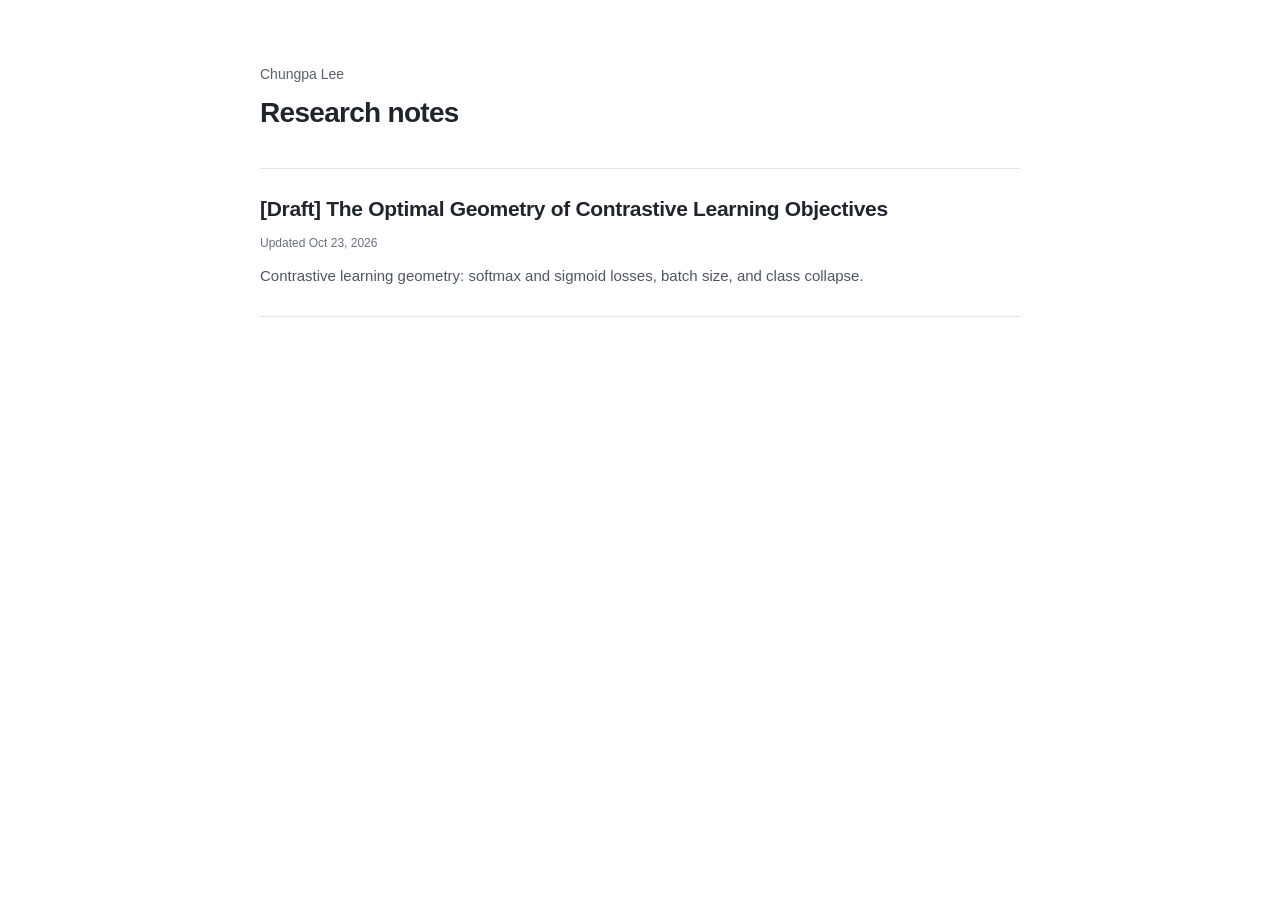
==== index.html @ c1148799 "Publish draft contrastive learning post with original three-pair temperature example" ====
<!doctype html>
<html lang="en">
<head>
  <meta charset="utf-8">
  <meta name="viewport" content="width=device-width, initial-scale=1">
  <title>Research notes | Chungpa Lee</title>
  <meta name="description" content="Research notes by Chungpa Lee. An interactive guide to contrastive learning geometry, softmax and sigmoid losses, batch size, and class collapse.">
  <meta name="author" content="Chungpa Lee">
  <meta name="robots" content="index,follow,max-image-preview:large">
  <link rel="canonical" href="https://blog.chungpa.com/">
  <meta property="og:type" content="website">
  <meta property="og:site_name" content="Chungpa Lee · Research notes">
  <meta property="og:title" content="Research notes | Chungpa Lee">
  <meta property="og:description" content="An interactive guide to contrastive learning geometry, softmax and sigmoid losses, batch size, and class collapse.">
  <meta property="og:url" content="https://blog.chungpa.com/">
  <script type="application/ld+json">
  {
    "@context": "https://schema.org",
    "@graph": [
      {
        "@type": "WebSite",
        "@id": "https://blog.chungpa.com/#website",
        "url": "https://blog.chungpa.com/",
        "name": "Chungpa Lee · Research notes",
        "inLanguage": "en",
        "publisher": {
          "@type": "Person",
          "@id": "https://www.chungpa.com/#person",
          "name": "Chungpa Lee",
          "url": "https://www.chungpa.com/"
        }
      },
      {
        "@type": "CollectionPage",
        "@id": "https://blog.chungpa.com/#collection",
        "url": "https://blog.chungpa.com/",
        "name": "Research notes",
        "description": "Research notes by Chungpa Lee. An interactive guide to contrastive learning geometry, softmax and sigmoid losses, batch size, and class collapse.",
        "inLanguage": "en",
        "dateModified": "2026-10-23T00:25:59-07:00",
        "isPartOf": {"@id": "https://blog.chungpa.com/#website"},
        "mainEntity": {
          "@type": "ItemList",
          "numberOfItems": 1,
          "itemListElement": [
            {
              "@type": "ListItem",
              "position": 1,
              "url": "https://blog.chungpa.com/0/",
              "name": "[Draft] The Optimal Geometry of Contrastive Learning Objectives"
            }
          ]
        }
      }
    ]
  }
  </script>
  <style>
    :root{color-scheme:light;font-family:Arial,Helvetica,sans-serif;color:#20252c;background:#fff}
    *{box-sizing:border-box}
    body{margin:0}
    main{width:min(100% - 44px,760px);margin:64px auto 100px}
    .site-header{margin-bottom:38px}
    .author{font-size:14px;line-height:1.5;color:#59616c;text-decoration:none}
    .author:hover{text-decoration:underline;text-underline-offset:3px}
    h1{margin:10px 0 0;font-size:28px;line-height:1.25;font-weight:600;letter-spacing:-.025em}
    .posts{list-style:none;padding:0;margin:0;border-top:1px solid #e1e4e8}
    .post{padding:25px 0 27px;border-bottom:1px solid #e1e4e8}
    h2{max-width:680px;margin:0;font-size:21px;line-height:1.45;font-weight:550;letter-spacing:-.015em}
    h2 a{color:inherit;text-decoration:none}
    h2 a:hover{color:#315d96;text-decoration:underline;text-decoration-thickness:1px;text-underline-offset:4px}
    .date{margin:10px 0 0;font-size:12px;line-height:1.5;color:#68717c}
    .description{max-width:660px;margin:12px 0 0;font-size:15px;line-height:1.65;color:#4d5663}
    a:focus-visible{outline:2px solid #4778b0;outline-offset:5px;border-radius:1px}
    @media(max-width:600px){main{margin-top:36px}.site-header{margin-bottom:28px}h1{font-size:26px}h2{font-size:19px}.post{padding:22px 0 24px}.description{font-size:14px}}
  </style>
<meta name="color-scheme" content="light">
<style>html{color-scheme:only light}</style>
</head>
<body>
  <main>
    <header class="site-header">
      <a class="author" href="https://www.chungpa.com/" rel="author">Chungpa Lee</a>
      <h1>Research notes</h1>
    </header>
    <ul class="posts" aria-label="Research posts">
      <li class="post">
        <article>
          <h2><a href="./0/">[Draft] The Optimal Geometry of Contrastive Learning Objectives</a></h2>
          <p class="date">Updated <time datetime="2026-10-23T00:25:59-07:00">Oct 23, 2026</time></p>
          <p class="description">Contrastive learning geometry: softmax and sigmoid losses, batch size, and class collapse.</p>
        </article>
      </li>
    </ul>
  </main>
</body>
</html>
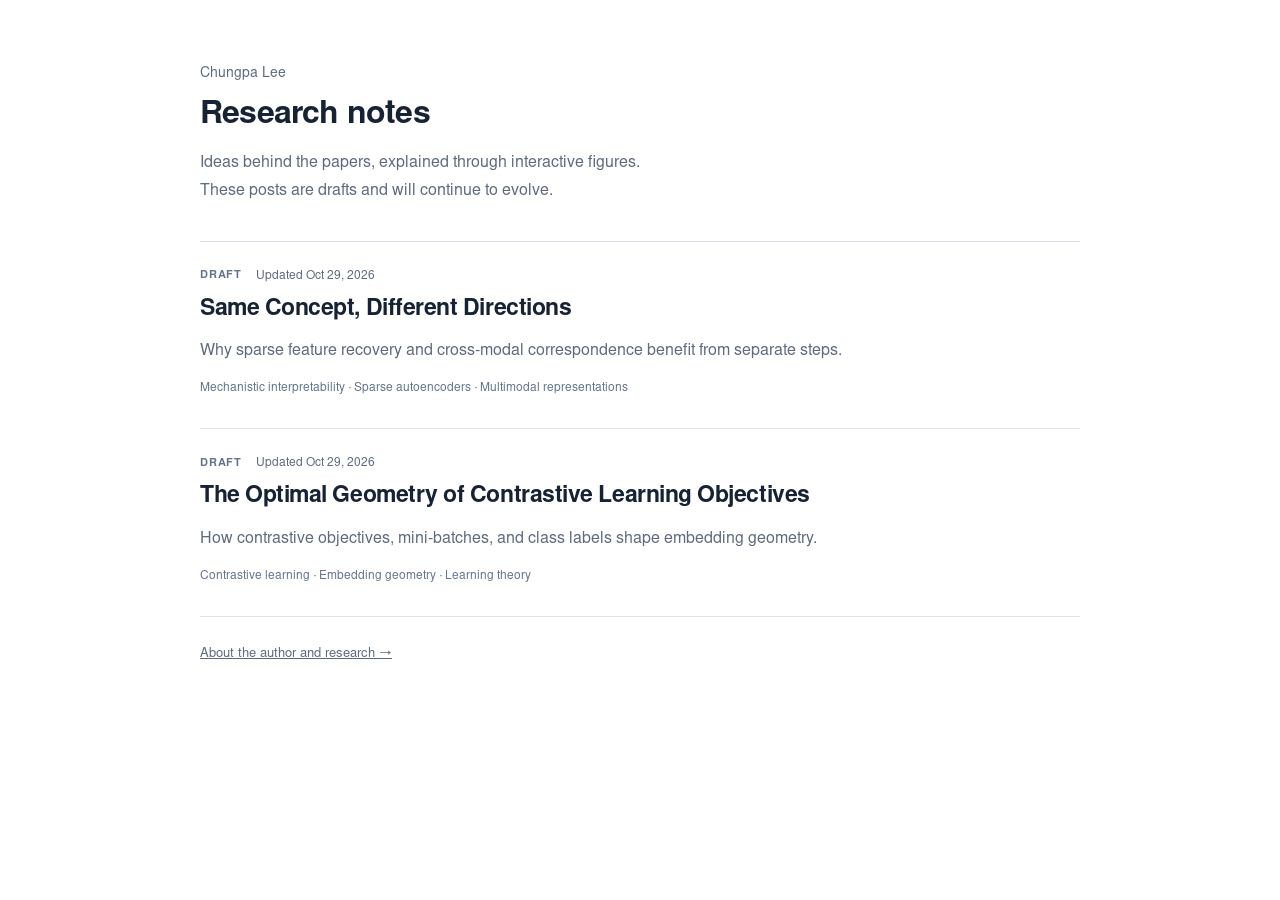
==== commit a082601b: "Publish integrated research drafts for contrastive learning and cross-modal SAEs" ====
--- a/index.html
+++ b/index.html
@@ -1,97 +1,49 @@
 <!doctype html>
-<html lang="en">
-<head>
-  <meta charset="utf-8">
-  <meta name="viewport" content="width=device-width, initial-scale=1">
-  <title>Research notes | Chungpa Lee</title>
-  <meta name="description" content="Research notes by Chungpa Lee. An interactive guide to contrastive learning geometry, softmax and sigmoid losses, batch size, and class collapse.">
-  <meta name="author" content="Chungpa Lee">
-  <meta name="robots" content="index,follow,max-image-preview:large">
-  <link rel="canonical" href="https://blog.chungpa.com/">
-  <meta property="og:type" content="website">
-  <meta property="og:site_name" content="Chungpa Lee · Research notes">
-  <meta property="og:title" content="Research notes | Chungpa Lee">
-  <meta property="og:description" content="An interactive guide to contrastive learning geometry, softmax and sigmoid losses, batch size, and class collapse.">
-  <meta property="og:url" content="https://blog.chungpa.com/">
-  <script type="application/ld+json">
-  {
-    "@context": "https://schema.org",
-    "@graph": [
-      {
-        "@type": "WebSite",
-        "@id": "https://blog.chungpa.com/#website",
-        "url": "https://blog.chungpa.com/",
-        "name": "Chungpa Lee · Research notes",
-        "inLanguage": "en",
-        "publisher": {
-          "@type": "Person",
-          "@id": "https://www.chungpa.com/#person",
-          "name": "Chungpa Lee",
-          "url": "https://www.chungpa.com/"
-        }
+<html lang="en"><head><meta charset="utf-8"><meta name="viewport" content="width=device-width,initial-scale=1"><meta name="color-scheme" content="light">
+<title>Research notes | Chungpa Lee</title><meta name="author" content="Chungpa Lee"><meta name="description" content="Interactive research posts on contrastive learning, sparse autoencoders, and the geometry of learned representations."><meta name="robots" content="index,follow,max-image-preview:large"><link rel="canonical" href="https://blog.chungpa.com/"><meta property="og:type" content="website"><meta property="og:title" content="Research notes | Chungpa Lee"><meta property="og:description" content="Interactive research posts on contrastive learning and cross-modal sparse autoencoders."><meta property="og:url" content="https://blog.chungpa.com/"><meta property="og:site_name" content="Chungpa Lee · Research notes"><link rel="stylesheet" href="assets/blog.css">
+<style>:root{color:#172334;background:white}*{box-sizing:border-box}body{margin:0}main{width:min(100% - 44px,880px);margin:64px auto 90px}.site-header{margin-bottom:36px}.author{font-size:14px;line-height:1.5;color:#5e6b7d;text-decoration:none}a:hover{text-decoration:underline;text-underline-offset:4px}h1{font-size:32px;line-height:1.2;letter-spacing:-.025em;font-weight:600;margin:12px 0 15px}.intro{font-size:16px;line-height:1.7;color:#5e6b7d;max-width:700px;margin:0}.posts{list-style:none;padding:0;margin:0;border-top:1px solid #dce3ec}.post{padding:27px 0 30px;border-bottom:1px solid #dce3ec}.post-meta{display:flex;align-items:center;gap:14px;font-size:12px;color:#5e6b7d;margin-bottom:11px}.draft-label{font-size:11px;font-weight:600;letter-spacing:.07em;text-transform:uppercase;color:#64748b}h2{font-size:23px;font-weight:600;line-height:1.4;letter-spacing:-.02em;margin:0;max-width:750px}h2 a{color:inherit;text-decoration:none}h2 a:hover{color:#245bd7}.description{font-size:16px;line-height:1.7;color:#5e6b7d;margin:12px 0 0;max-width:740px}.topics{font-size:12px;line-height:1.6;color:#64748b;margin:14px 0 0}.index-footer{font-size:13px;color:#5e6b7d;margin-top:30px}.index-footer a{color:inherit}a:focus-visible{outline:2px solid #245bd7;outline-offset:5px}@media(max-width:600px){main{margin-top:36px}h1{font-size:28px}h2{font-size:21px}.intro,.description{font-size:15px}.post{padding:23px 0 26px}}</style>
+<script type="application/ld+json">{
+  "@context": "https://schema.org",
+  "@graph": [
+    {
+      "@type": "WebSite",
+      "@id": "https://blog.chungpa.com/#website",
+      "url": "https://blog.chungpa.com/",
+      "name": "Chungpa Lee · Research notes",
+      "inLanguage": "en",
+      "publisher": {
+        "@type": "Person",
+        "name": "Chungpa Lee",
+        "url": "https://www.chungpa.com/"
+      }
+    },
+    {
+      "@type": "CollectionPage",
+      "@id": "https://blog.chungpa.com/#collection",
+      "url": "https://blog.chungpa.com/",
+      "name": "Research notes",
+      "dateModified": "2026-10-29",
+      "isPartOf": {
+        "@id": "https://blog.chungpa.com/#website"
       },
-      {
-        "@type": "CollectionPage",
-        "@id": "https://blog.chungpa.com/#collection",
-        "url": "https://blog.chungpa.com/",
-        "name": "Research notes",
-        "description": "Research notes by Chungpa Lee. An interactive guide to contrastive learning geometry, softmax and sigmoid losses, batch size, and class collapse.",
-        "inLanguage": "en",
-        "dateModified": "2026-10-23T00:25:59-07:00",
-        "isPartOf": {"@id": "https://blog.chungpa.com/#website"},
-        "mainEntity": {
-          "@type": "ItemList",
-          "numberOfItems": 1,
-          "itemListElement": [
-            {
-              "@type": "ListItem",
-              "position": 1,
-              "url": "https://blog.chungpa.com/0/",
-              "name": "[Draft] The Optimal Geometry of Contrastive Learning Objectives"
-            }
-          ]
-        }
+      "mainEntity": {
+        "@type": "ItemList",
+        "numberOfItems": 2,
+        "itemListElement": [
+          {
+            "@type": "ListItem",
+            "position": 1,
+            "url": "https://blog.chungpa.com/1/",
+            "name": "[Draft] Same Concept, Different Directions"
+          },
+          {
+            "@type": "ListItem",
+            "position": 2,
+            "url": "https://blog.chungpa.com/0/",
+            "name": "[Draft] The Optimal Geometry of Contrastive Learning Objectives"
+          }
+        ]
       }
-    ]
-  }
-  </script>
-  <style>
-    :root{color-scheme:light;font-family:Arial,Helvetica,sans-serif;color:#20252c;background:#fff}
-    *{box-sizing:border-box}
-    body{margin:0}
-    main{width:min(100% - 44px,760px);margin:64px auto 100px}
-    .site-header{margin-bottom:38px}
-    .author{font-size:14px;line-height:1.5;color:#59616c;text-decoration:none}
-    .author:hover{text-decoration:underline;text-underline-offset:3px}
-    h1{margin:10px 0 0;font-size:28px;line-height:1.25;font-weight:600;letter-spacing:-.025em}
-    .posts{list-style:none;padding:0;margin:0;border-top:1px solid #e1e4e8}
-    .post{padding:25px 0 27px;border-bottom:1px solid #e1e4e8}
-    h2{max-width:680px;margin:0;font-size:21px;line-height:1.45;font-weight:550;letter-spacing:-.015em}
-    h2 a{color:inherit;text-decoration:none}
-    h2 a:hover{color:#315d96;text-decoration:underline;text-decoration-thickness:1px;text-underline-offset:4px}
-    .date{margin:10px 0 0;font-size:12px;line-height:1.5;color:#68717c}
-    .description{max-width:660px;margin:12px 0 0;font-size:15px;line-height:1.65;color:#4d5663}
-    a:focus-visible{outline:2px solid #4778b0;outline-offset:5px;border-radius:1px}
-    @media(max-width:600px){main{margin-top:36px}.site-header{margin-bottom:28px}h1{font-size:26px}h2{font-size:19px}.post{padding:22px 0 24px}.description{font-size:14px}}
-  </style>
-<meta name="color-scheme" content="light">
-<style>html{color-scheme:only light}</style>
-</head>
-<body>
-  <main>
-    <header class="site-header">
-      <a class="author" href="https://www.chungpa.com/" rel="author">Chungpa Lee</a>
-      <h1>Research notes</h1>
-    </header>
-    <ul class="posts" aria-label="Research posts">
-      <li class="post">
-        <article>
-          <h2><a href="./0/">[Draft] The Optimal Geometry of Contrastive Learning Objectives</a></h2>
-          <p class="date">Updated <time datetime="2026-10-23T00:25:59-07:00">Oct 23, 2026</time></p>
-          <p class="description">Contrastive learning geometry: softmax and sigmoid losses, batch size, and class collapse.</p>
-        </article>
-      </li>
-    </ul>
-  </main>
-</body>
-</html>
+    }
+  ]
+}</script></head><body><main><header class="site-header"><a class="author" href="https://www.chungpa.com/" rel="author">Chungpa Lee</a><h1>Research notes</h1><p class="intro">Ideas behind the papers, explained through interactive figures.<br>These posts are drafts and will continue to evolve.</p></header><ul class="posts" aria-label="Research posts"><li class="post"><article><div class="post-meta"><span class="draft-label">Draft</span><span>Updated <time datetime="2026-10-29">Oct 29, 2026</time></span></div><h2><a href="./1/">Same Concept, Different Directions</a></h2><p class="description">Why sparse feature recovery and cross-modal correspondence benefit from separate steps.</p><p class="topics">Mechanistic interpretability · Sparse autoencoders · Multimodal representations</p></article></li><li class="post"><article><div class="post-meta"><span class="draft-label">Draft</span><span>Updated <time datetime="2026-10-29">Oct 29, 2026</time></span></div><h2><a href="./0/">The Optimal Geometry of Contrastive Learning Objectives</a></h2><p class="description">How contrastive objectives, mini-batches, and class labels shape embedding geometry.</p><p class="topics">Contrastive learning · Embedding geometry · Learning theory</p></article></li></ul><footer class="index-footer"><a href="https://www.chungpa.com/">About the author and research →</a></footer></main></body></html>
--- a/assets/blog.css
+++ b/assets/blog.css
@@ -0,0 +1,14 @@
+/* Shared research-post typography and navigation. */
+@font-face{font-family:ResearchPost;src:url('../0/assets/math-font-7c25be4d7815.otf') format('opentype');font-weight:400;font-display:swap}
+@font-face{font-family:ResearchPost;src:url('../0/assets/math-font-7f33328e6b4d.otf') format('opentype');font-weight:600 900;font-display:swap}
+html{color-scheme:only light}body{font-family:ResearchPost,Inter,Arial,Helvetica,sans-serif}
+.article{width:min(1184px,100%);padding-top:64px}.article-header{max-width:880px;margin:0 auto 36px}
+.article-header .post-index-link,.article-header .back{display:inline-block;font-size:14px;line-height:1.5;color:#5e6b7d;text-decoration:none;margin-bottom:20px}.article-header .post-index-link:hover,.article-header .back:hover{text-decoration:underline;text-underline-offset:4px}
+.article-header h1{font-size:clamp(32px,4.1vw,50px);font-weight:600;letter-spacing:-.035em;line-height:1.14;margin:0 0 20px;text-wrap:balance}
+.article-header .byline{font-size:14px;line-height:1.6;color:#5e6b7d;margin:0}.article-header .byline a{color:inherit;text-decoration:none}.article-header .byline a:hover{text-decoration:underline}
+.post-draft{font:600 12px/1.5 ResearchPost,Arial,sans-serif;color:#64748b;letter-spacing:.08em;text-transform:uppercase;margin:0 0 14px}
+.post-footer{max-width:880px;margin:58px auto 0;border-top:1px solid #dce3ec;padding-top:22px;display:grid;grid-template-columns:1fr auto;gap:18px;font-size:14px;line-height:1.6}.post-footer .related{color:#172334;text-decoration:none;max-width:560px}.post-footer .related:hover{text-decoration:underline;text-underline-offset:4px}.post-footer .related span{display:block;color:#5e6b7d;font-size:12px;margin-bottom:5px}.post-footer .all-posts{color:#5e6b7d;white-space:nowrap;align-self:end}
+.sae-contents{margin:30px 0 0}.sae-contents h2{font-size:20px;line-height:1.4;margin:0 0 12px}.sae-contents ol{list-style:none;padding:0;margin:0;display:grid;grid-template-columns:1fr 1fr;gap:0 25px;border-top:1px solid #dce3ec}.sae-contents li{border-bottom:1px solid #dce3ec}.sae-contents a{display:flex;gap:12px;align-items:baseline;padding:13px 0;color:#172334;text-decoration:none;font-size:15px;line-height:1.5}.sae-contents a span{font-size:12px;color:#245bd7}.sae-contents a:hover{text-decoration:underline;text-underline-offset:4px}
+select:focus-visible{outline:2px solid #245bd7;outline-offset:4px}
+@media(max-width:760px){.article{padding:38px 20px 64px}.article-header{margin-bottom:30px}.article-header .byline{font-size:13px}.post-footer{grid-template-columns:1fr;margin-top:40px;gap:20px}.sae-contents ol{grid-template-columns:1fr}.post-draft{font-size:11px}}
+@media print{.post-footer{display:none}.article{padding:0}}
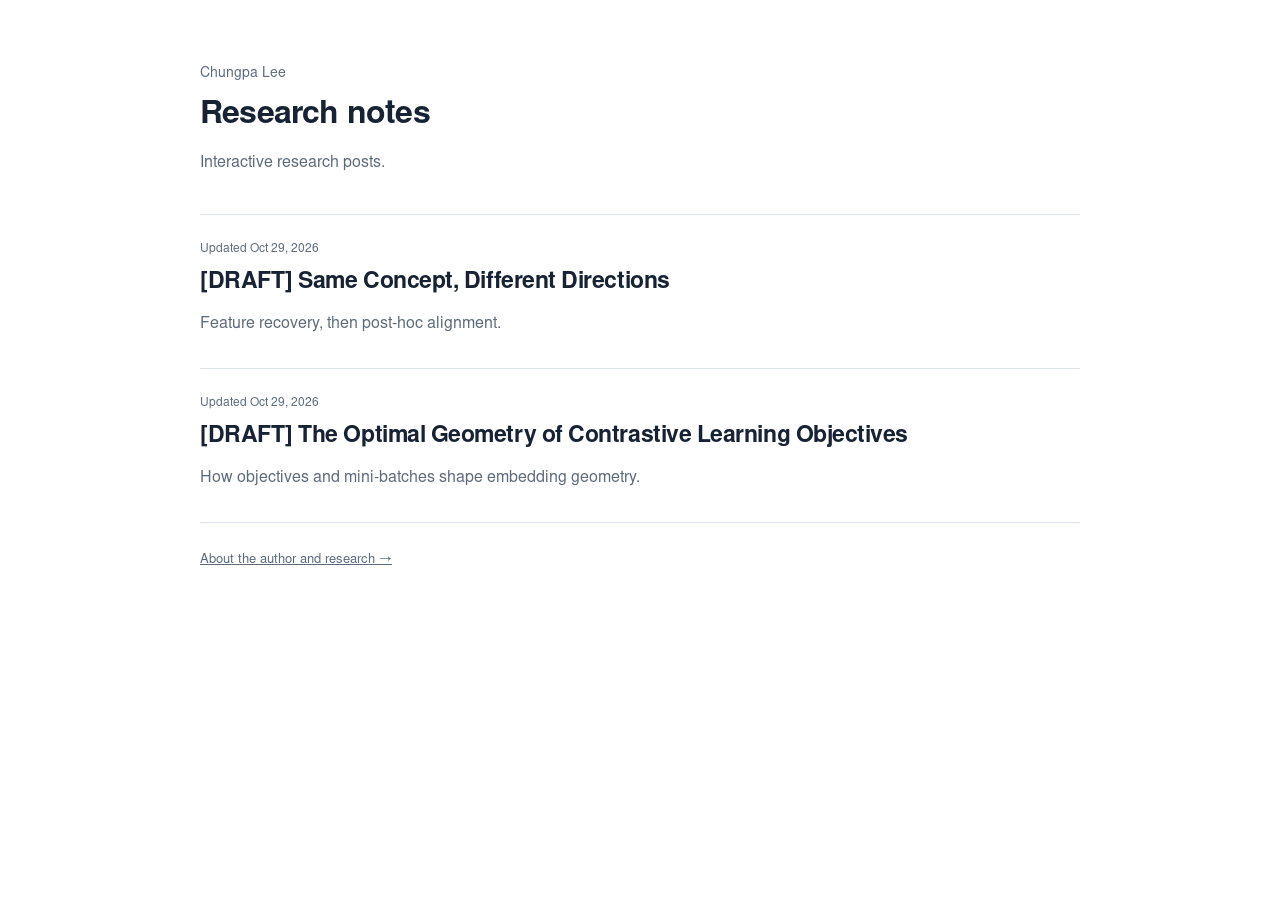
==== commit ce330943: "Condense research drafts around interactive figures and paper terminology" ====
--- a/index.html
+++ b/index.html
@@ -34,16 +34,16 @@
             "@type": "ListItem",
             "position": 1,
             "url": "https://blog.chungpa.com/1/",
-            "name": "[Draft] Same Concept, Different Directions"
+            "name": "[DRAFT] Same Concept, Different Directions"
           },
           {
             "@type": "ListItem",
             "position": 2,
             "url": "https://blog.chungpa.com/0/",
-            "name": "[Draft] The Optimal Geometry of Contrastive Learning Objectives"
+            "name": "[DRAFT] The Optimal Geometry of Contrastive Learning Objectives"
           }
         ]
       }
     }
   ]
-}</script></head><body><main><header class="site-header"><a class="author" href="https://www.chungpa.com/" rel="author">Chungpa Lee</a><h1>Research notes</h1><p class="intro">Ideas behind the papers, explained through interactive figures.<br>These posts are drafts and will continue to evolve.</p></header><ul class="posts" aria-label="Research posts"><li class="post"><article><div class="post-meta"><span class="draft-label">Draft</span><span>Updated <time datetime="2026-10-29">Oct 29, 2026</time></span></div><h2><a href="./1/">Same Concept, Different Directions</a></h2><p class="description">Why sparse feature recovery and cross-modal correspondence benefit from separate steps.</p><p class="topics">Mechanistic interpretability · Sparse autoencoders · Multimodal representations</p></article></li><li class="post"><article><div class="post-meta"><span class="draft-label">Draft</span><span>Updated <time datetime="2026-10-29">Oct 29, 2026</time></span></div><h2><a href="./0/">The Optimal Geometry of Contrastive Learning Objectives</a></h2><p class="description">How contrastive objectives, mini-batches, and class labels shape embedding geometry.</p><p class="topics">Contrastive learning · Embedding geometry · Learning theory</p></article></li></ul><footer class="index-footer"><a href="https://www.chungpa.com/">About the author and research →</a></footer></main></body></html>+}</script></head><body><main><header class="site-header"><a class="author" href="https://www.chungpa.com/" rel="author">Chungpa Lee</a><h1>Research notes</h1><p class="intro">Interactive research posts.</p></header><ul class="posts" aria-label="Research posts"><li class="post"><article><div class="post-meta"><span>Updated <time datetime="2026-10-29">Oct 29, 2026</time></span></div><h2><a href="./1/">[DRAFT] Same Concept, Different Directions</a></h2><p class="description">Feature recovery, then post-hoc alignment.</p></article></li><li class="post"><article><div class="post-meta"><span>Updated <time datetime="2026-10-29">Oct 29, 2026</time></span></div><h2><a href="./0/">[DRAFT] The Optimal Geometry of Contrastive Learning Objectives</a></h2><p class="description">How objectives and mini-batches shape embedding geometry.</p></article></li></ul><footer class="index-footer"><a href="https://www.chungpa.com/">About the author and research →</a></footer></main></body></html>
